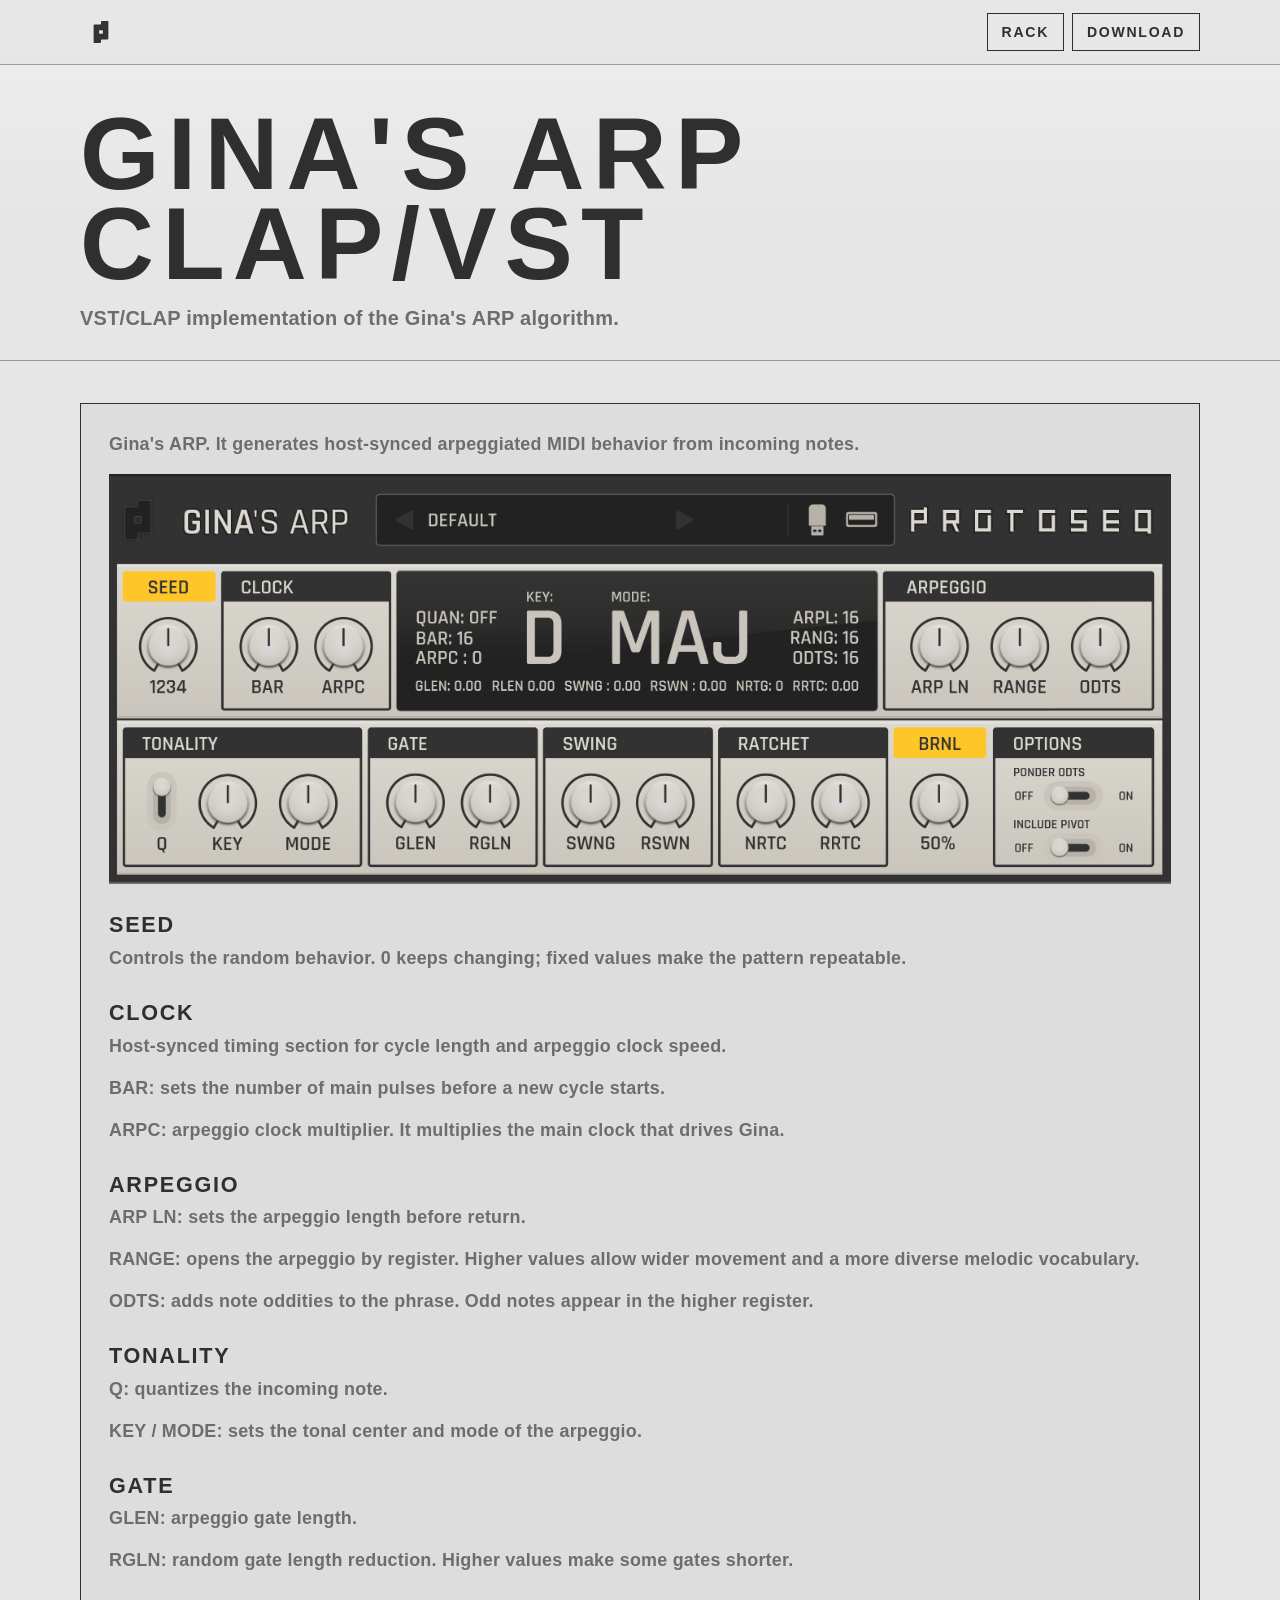
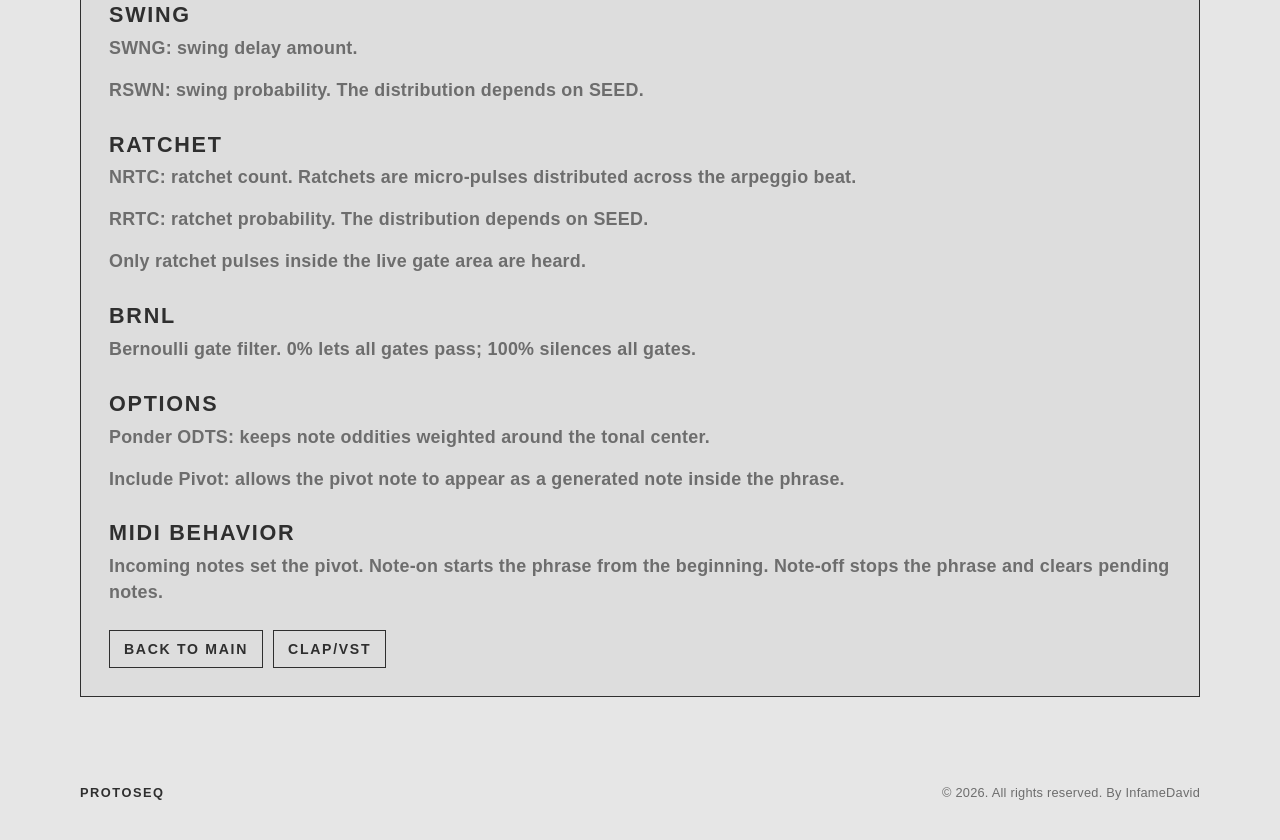
==== manual/protoseq-plugin.html @ aece1ed9 "Add files via upload" ====
<!doctype html>
<html lang="en">
<head>
  <meta charset="utf-8">
  <meta name="viewport" content="width=device-width, initial-scale=1">
  <title>Gina's ARP CLAP/VST</title>
  <meta name="description" content="VST/CLAP implementation of the Gina's ARP algorithm.">
  <link rel="stylesheet" href="../style.css">
</head>
<body>
<header class="topbar">
  <div class="site-wrap topbar-inner">
    <a class="brand-mini" href="../index.html" aria-label="Protoseq home"><img src="../assets/protoseq-logo.svg" alt=""></a>
    <nav class="nav-links" aria-label="Main navigation">
      <a href="protoseq-rack.html">Rack</a>
      <a href="../index.html#downloads">Download</a>
    </nav>
  </div>
</header>

<main>
  <section class="manual-hero">
    <div class="site-wrap">
      <h1 class="manual-title">Gina's ARP CLAP/VST</h1>
      <p class="manual-subtitle">VST/CLAP implementation of the Gina's ARP algorithm.</p>
    </div>
  </section>

  <section class="site-wrap manual-layout">
    <article class="manual-text">
      <p>Gina's ARP. It generates host-synced arpeggiated MIDI behavior from incoming notes.</p>

      <img class="plugin-wide-image" src="../assets/gina_vst.png" alt="Gina's ARP CLAP/VST interface">

      <div class="param-grid">
        <section class="param-card">
          <h3>SEED</h3>
          <p>Controls the random behavior. 0 keeps changing; fixed values make the pattern repeatable.</p>
        </section>

        <section class="param-card">
          <h3>CLOCK</h3>
          <p>Host-synced timing section for cycle length and arpeggio clock speed.</p>
          <p><strong>BAR:</strong> sets the number of main pulses before a new cycle starts.</p>
          <p><strong>ARPC:</strong> arpeggio clock multiplier. It multiplies the main clock that drives Gina.</p>
        </section>

        <section class="param-card">
          <h3>ARPEGGIO</h3>
          <p><strong>ARP LN:</strong> sets the arpeggio length before return.</p>
          <p><strong>RANGE:</strong> opens the arpeggio by register. Higher values allow wider movement and a more diverse melodic vocabulary.</p>
          <p><strong>ODTS:</strong> adds note oddities to the phrase. Odd notes appear in the higher register.</p>
        </section>

        <section class="param-card">
          <h3>TONALITY</h3>
          <p><strong>Q:</strong> quantizes the incoming note.</p>
          <p><strong>KEY / MODE:</strong> sets the tonal center and mode of the arpeggio.</p>
        </section>

        <section class="param-card">
          <h3>GATE</h3>
          <p><strong>GLEN:</strong> arpeggio gate length.</p>
          <p><strong>RGLN:</strong> random gate length reduction. Higher values make some gates shorter.</p>
        </section>

        <section class="param-card">
          <h3>SWING</h3>
          <p><strong>SWNG:</strong> swing delay amount.</p>
          <p><strong>RSWN:</strong> swing probability. The distribution depends on SEED.</p>
        </section>

        <section class="param-card">
          <h3>RATCHET</h3>
          <p><strong>NRTC:</strong> ratchet count. Ratchets are micro-pulses distributed across the arpeggio beat.</p>
          <p><strong>RRTC:</strong> ratchet probability. The distribution depends on SEED.</p>
          <p>Only ratchet pulses inside the live gate area are heard.</p>
        </section>

        <section class="param-card">
          <h3>BRNL</h3>
          <p>Bernoulli gate filter. 0% lets all gates pass; 100% silences all gates.</p>
        </section>

        <section class="param-card">
          <h3>OPTIONS</h3>
          <p><strong>Ponder ODTS:</strong> keeps note oddities weighted around the tonal center.</p>
          <p><strong>Include Pivot:</strong> allows the pivot note to appear as a generated note inside the phrase.</p>
        </section>

        <section class="param-card">
          <h3>MIDI BEHAVIOR</h3>
          <p>Incoming notes set the pivot. Note-on starts the phrase from the beginning. Note-off stops the phrase and clears pending notes.</p>
        </section>
      </div>

      <div class="manual-nav">
        <a class="btn" href="../index.html">Back to Main</a>
        <a class="btn" href="GUMROAD_CLAP_VST_placeholder">CLAP/VST</a>
      </div>
    </article>
  </section>
</main>

<footer class="footer">
  <div class="site-wrap footer-inner">
    <div><strong>PROTOSEQ</strong></div>
    <div>© 2026. All rights reserved. By <a href="https://github.com/infamedavid">InfameDavid</a></div>
  </div>
</footer>
</body>
</html>
---- style.css ----
:root {
  --bg: #e6e6e6;
  --panel: #dddddd;
  --panel-2: #d4d4d4;
  --ink: #2f2f2f;
  --muted: #6d6d6d;
  --line: #9a9a9a;
  --line-soft: #bdbdbd;
  --white-soft: #f1f1f1;
  --max: 1120px;
}

* {
  box-sizing: border-box;
}

html {
  background: var(--bg);
  color: var(--ink);
  font-size: 16px;
  scroll-behavior: smooth;
}

body {
  margin: 0;
  min-height: 100vh;
  background:
    linear-gradient(to bottom, rgba(255,255,255,0.35), rgba(255,255,255,0) 220px),
    var(--bg);
  color: var(--ink);
  font-family: "Rajdhani", "Arial Narrow", "Segoe UI", Arial, sans-serif;
  letter-spacing: 0.015em;
}

a {
  color: inherit;
  text-decoration: none;
}

img {
  max-width: 100%;
  display: block;
}

.site-wrap {
  width: min(var(--max), calc(100% - 32px));
  margin: 0 auto;
}

.topbar {
  border-bottom: 1px solid var(--line);
  background: rgba(230, 230, 230, 0.92);
}

.topbar-inner {
  min-height: 64px;
  display: flex;
  align-items: center;
  justify-content: space-between;
  gap: 24px;
}

.brand-mini {
  display: inline-flex;
  align-items: center;
  width: 42px;
  height: 42px;
}

.brand-mini img {
  width: 42px;
  height: 42px;
  display: block;
}

.nav-links {
  display: flex;
  align-items: center;
  gap: 8px;
  flex-wrap: wrap;
}

.nav-links a,
.btn {
  display: inline-flex;
  align-items: center;
  justify-content: center;
  min-height: 38px;
  padding: 8px 14px;
  border: 1px solid var(--ink);
  background: transparent;
  font-weight: 800;
  font-size: 0.88rem;
  letter-spacing: 0.12em;
  text-transform: uppercase;
}

.nav-links a:hover,
.btn:hover {
  background: var(--ink);
  color: var(--bg);
}

.btn-primary {
  background: var(--ink);
  color: var(--bg);
}

.btn-primary:hover {
  background: transparent;
  color: var(--ink);
}

.hero {
  padding: 72px 0 56px;
  border-bottom: 1px solid var(--line);
}

.hero-grid {
  display: block;
}

.hero-content {
  max-width: none;
  margin: 0;
}

.wordmark {
  width: 100%;
  max-width: none;
  margin-bottom: 44px;
}

.tagline {
  width: 100%;
  max-width: none;
  margin: 0 0 18px;
  font-size: clamp(1.35rem, 2.35vw, 2.05rem);
  line-height: 1.08;
  font-weight: 900;
  letter-spacing: 0.08em;
  text-transform: uppercase;
  text-align: center;
}

.hero-faceplates {
  width: 100%;
  margin: 26px 0 28px;
  border: 1px solid var(--ink);
  background: var(--panel);
  padding: 8px;
}

.hero-faceplates img {
  width: 100%;
  height: auto;
}

.hero-copy {
  width: 100%;
  max-width: none;
  margin: 0 0 28px;
  font-size: clamp(1.15rem, 2vw, 1.45rem);
  line-height: 1.35;
  color: var(--muted);
  font-weight: 600;
}

.button-row {
  display: flex;
  flex-wrap: wrap;
  gap: 10px;
}

.section {
  padding: 56px 0;
  border-bottom: 1px solid var(--line-soft);
}

.section-head {
  display: flex;
  justify-content: space-between;
  align-items: end;
  gap: 16px;
  margin-bottom: 24px;
}

.section-title {
  margin: 0;
  font-size: clamp(2rem, 4vw, 3.25rem);
  line-height: 1;
  font-weight: 900;
  letter-spacing: 0.08em;
  text-transform: uppercase;
}

.section-note {
  max-width: 560px;
  margin: 0;
  color: var(--muted);
  font-weight: 600;
  font-size: 1.05rem;
  line-height: 1.4;
}

.card-grid {
  display: grid;
  grid-template-columns: repeat(3, 1fr);
  gap: 14px;
}

.card {
  min-height: 220px;
  padding: 20px;
  border: 1px solid var(--ink);
  background: var(--panel);
  display: flex;
  flex-direction: column;
  justify-content: space-between;
  gap: 22px;
}

.card h3 {
  margin: 0 0 12px;
  font-size: 1.55rem;
  line-height: 1;
  font-weight: 900;
  letter-spacing: 0.08em;
  text-transform: uppercase;
}

.card p {
  margin: 0;
  color: var(--muted);
  font-size: 1.08rem;
  line-height: 1.35;
  font-weight: 600;
}

.card-actions {
  display: flex;
  gap: 8px;
  flex-wrap: wrap;
}

.small-link {
  display: inline-flex;
  align-items: center;
  min-height: 32px;
  border: 1px solid var(--ink);
  padding: 6px 10px;
  text-transform: uppercase;
  font-size: 0.82rem;
  letter-spacing: 0.12em;
  font-weight: 900;
}

.small-link:hover {
  color: var(--bg);
  background: var(--ink);
}

.split-grid {
  display: grid;
  grid-template-columns: 1fr 1fr;
  gap: 14px;
}

.big-block {
  border: 1px solid var(--ink);
  background: var(--panel);
  padding: 24px;
}

.big-block h3 {
  margin: 0 0 14px;
  font-size: 2rem;
  line-height: 1;
  letter-spacing: 0.08em;
  text-transform: uppercase;
}

.big-block p {
  margin: 0;
  color: var(--muted);
  font-size: 1.15rem;
  line-height: 1.42;
  font-weight: 600;
}

.download-box {
  border: 1px solid var(--ink);
  background: var(--panel-2);
  padding: 28px;
  display: grid;
  grid-template-columns: 1fr auto;
  gap: 24px;
  align-items: center;
}

.download-box p {
  margin: 0;
  color: var(--muted);
  font-size: 1.15rem;
  line-height: 1.42;
  font-weight: 600;
}

.footer {
  padding: 32px 0 40px;
  color: var(--muted);
}

.footer-inner {
  display: flex;
  justify-content: space-between;
  gap: 24px;
  align-items: center;
  font-size: 0.8rem;
}

.footer strong {
  color: var(--ink);
  letter-spacing: 0.12em;
}

/* Manual pages */
.manual-hero {
  padding: 44px 0 28px;
  border-bottom: 1px solid var(--line);
}

.manual-title {
  margin: 0;
  font-size: clamp(2.8rem, 8vw, 6.5rem);
  line-height: 0.88;
  letter-spacing: 0.08em;
  text-transform: uppercase;
  font-weight: 900;
}

.manual-subtitle {
  margin: 16px 0 0;
  max-width: 760px;
  color: var(--muted);
  font-size: 1.25rem;
  line-height: 1.35;
  font-weight: 600;
}

.manual-layout {
  padding: 42px 0 56px;
}

.manual-image {
  border: 1px solid var(--ink);
  background: var(--panel);
  margin-bottom: 30px;
}

.manual-text {
  border: 1px solid var(--ink);
  background: var(--panel);
  padding: 28px;
}

.manual-text h2 {
  margin: 0 0 14px;
  font-size: 2rem;
  line-height: 1;
  text-transform: uppercase;
  letter-spacing: 0.08em;
}

.manual-text h3 {
  margin: 30px 0 10px;
  font-size: 1.35rem;
  line-height: 1;
  text-transform: uppercase;
  letter-spacing: 0.08em;
}

.manual-text p,
.manual-text li {
  color: var(--muted);
  font-size: 1.12rem;
  line-height: 1.45;
  font-weight: 600;
}

.manual-text p {
  margin: 0 0 16px;
}

.manual-text ul {
  margin: 0 0 18px;
  padding-left: 22px;
}

.manual-nav {
  display: flex;
  flex-wrap: wrap;
  gap: 10px;
  margin-top: 24px;
}

.manual-index-grid {
  display: grid;
  grid-template-columns: repeat(2, 1fr);
  gap: 14px;
  padding: 42px 0 56px;
}

.terminal {
  border: 1px solid var(--ink);
  background: #d8d8d8;
  padding: 22px;
  font-family: "Courier New", monospace;
  font-size: 1rem;
  line-height: 1.65;
  color: var(--ink);
}

.terminal p {
  margin: 0;
}

@media (max-width: 900px) {
  .download-box {
    grid-template-columns: 1fr;
  }

  .card-grid,
  .split-grid,
  .manual-index-grid {
    grid-template-columns: 1fr;
  }

  .section-head {
    display: block;
  }

  .section-note {
    margin-top: 12px;
  }
}

@media (max-width: 560px) {
  .site-wrap {
    width: min(100% - 20px, var(--max));
  }

  .topbar-inner {
    align-items: flex-start;
    flex-direction: column;
    padding: 14px 0;
  }

  .hero {
    padding: 42px 0 34px;
  }
  .section {
    padding: 40px 0;
  }

  .card,
  .big-block,
  .manual-text,
  .download-box {
    padding: 18px;
  }

  .hero-faceplates {
    padding: 6px;
  }
}

.manual-wide-image {
  display: block;
  width: 100%;
  max-width: 920px;
  height: auto;
  margin: 0 auto 26px;
  border: 1px solid var(--ink);
}

.manual-module-image {
  display: block;
  width: auto;
  max-width: min(360px, 100%);
  max-height: 720px;
  height: auto;
  margin: 0 0 18px;
}

@media (max-width: 560px) {
  .manual-wide-image {
    margin-bottom: 20px;
  }

  .manual-module-image {
    max-width: 78%;
  }
}

.manual-image-frame {
  display: inline-block;
  margin: 0 0 18px;
  padding: 8px;
  border: 1px solid var(--ink);
  background: var(--panel);
}

.manual-image-frame img {
  margin: 0;
  cursor: zoom-in;
}

.manual-image-frame figcaption {
  margin-top: 7px;
  font-size: 0.72rem;
  line-height: 1;
  letter-spacing: 0.08em;
  text-transform: uppercase;
  color: var(--muted);
  text-align: center;
}

.exp-image-modal {
  display: none;
  position: fixed;
  inset: 0;
  z-index: 9999;
  align-items: center;
  justify-content: center;
  padding: 32px;
  background: rgba(0, 0, 0, 0.84);
}

.exp-image-modal.is-open {
  display: flex;
}

.exp-image-modal img {
  display: block;
  max-width: 96vw;
  max-height: 92vh;
  width: auto;
  height: auto;
  border: 1px solid #dedede;
  background: #dedede;
}

.exp-image-modal-close {
  position: fixed;
  top: 18px;
  right: 24px;
  z-index: 10000;
  border: 1px solid #dedede;
  background: #2c2c2c;
  color: #dedede;
  font: inherit;
  font-size: 1.25rem;
  line-height: 1;
  padding: 7px 11px 9px;
  cursor: pointer;
}

@media (max-width: 560px) {
  .manual-image-frame {
    padding: 6px;
  }

  .exp-image-modal {
    padding: 18px;
  }
}

.footer a {
  color: inherit;
}
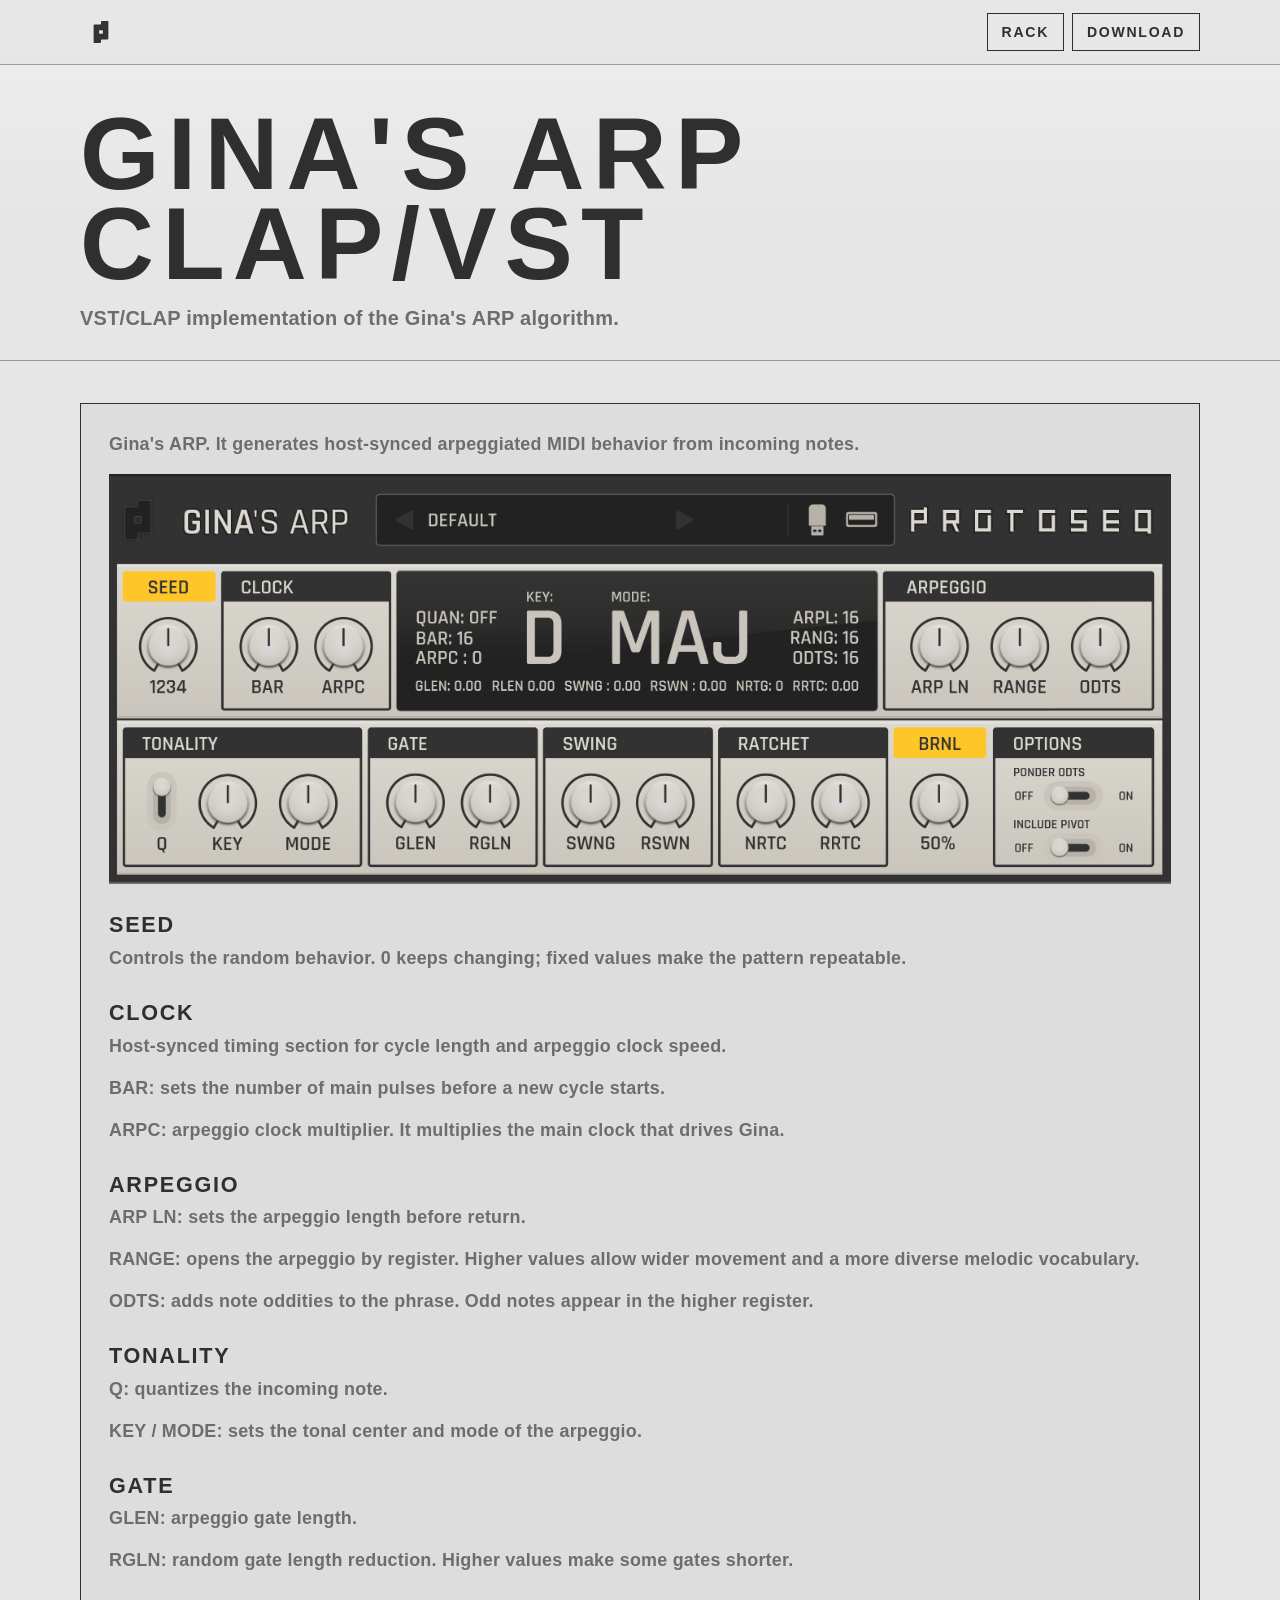
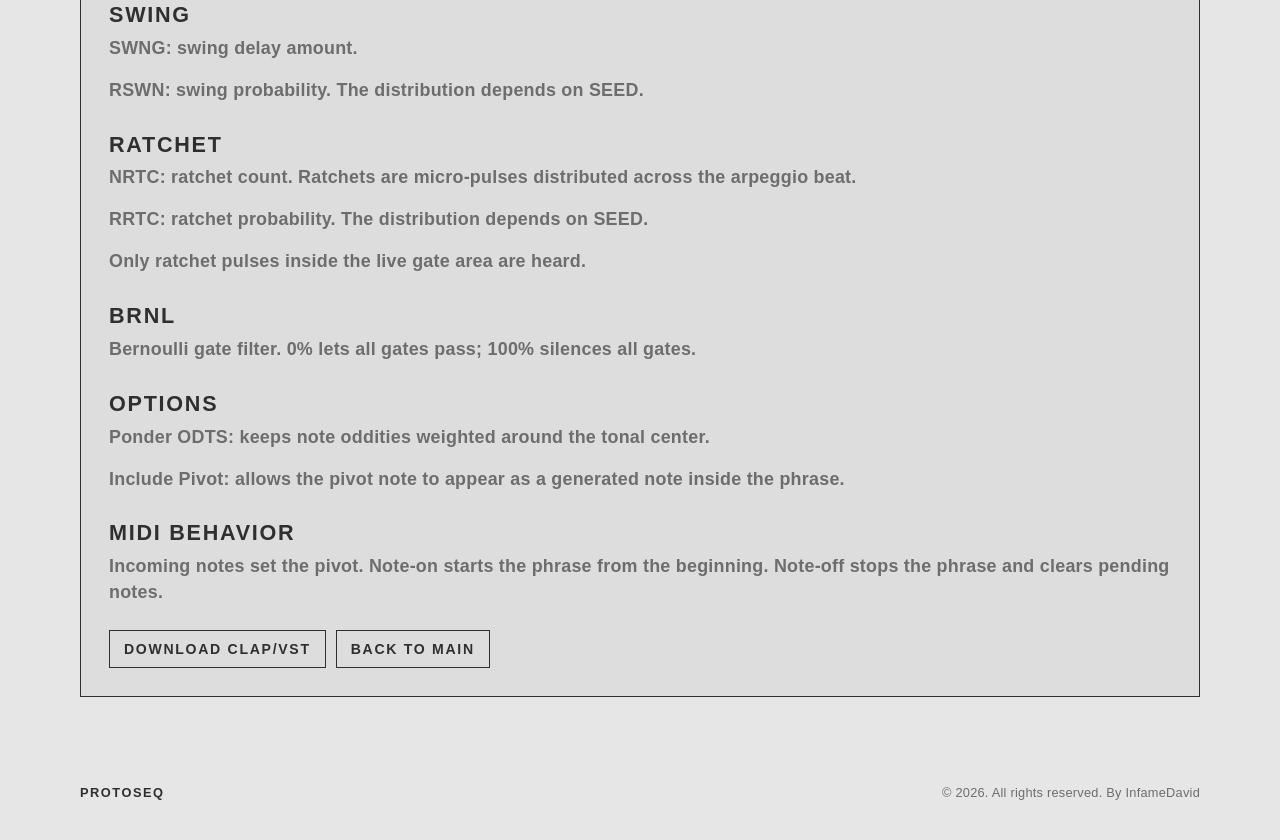
==== commit 8143f40c: "Add files via upload" ====
--- a/manual/protoseq-plugin.html
+++ b/manual/protoseq-plugin.html
@@ -95,8 +95,8 @@
       </div>
 
       <div class="manual-nav">
+        <a class="btn" href="https://infamedavid.gumroad.com/l/gina">DOWNLOAD CLAP/VST</a>
         <a class="btn" href="../index.html">Back to Main</a>
-        <a class="btn" href="GUMROAD_CLAP_VST_placeholder">CLAP/VST</a>
       </div>
     </article>
   </section>
